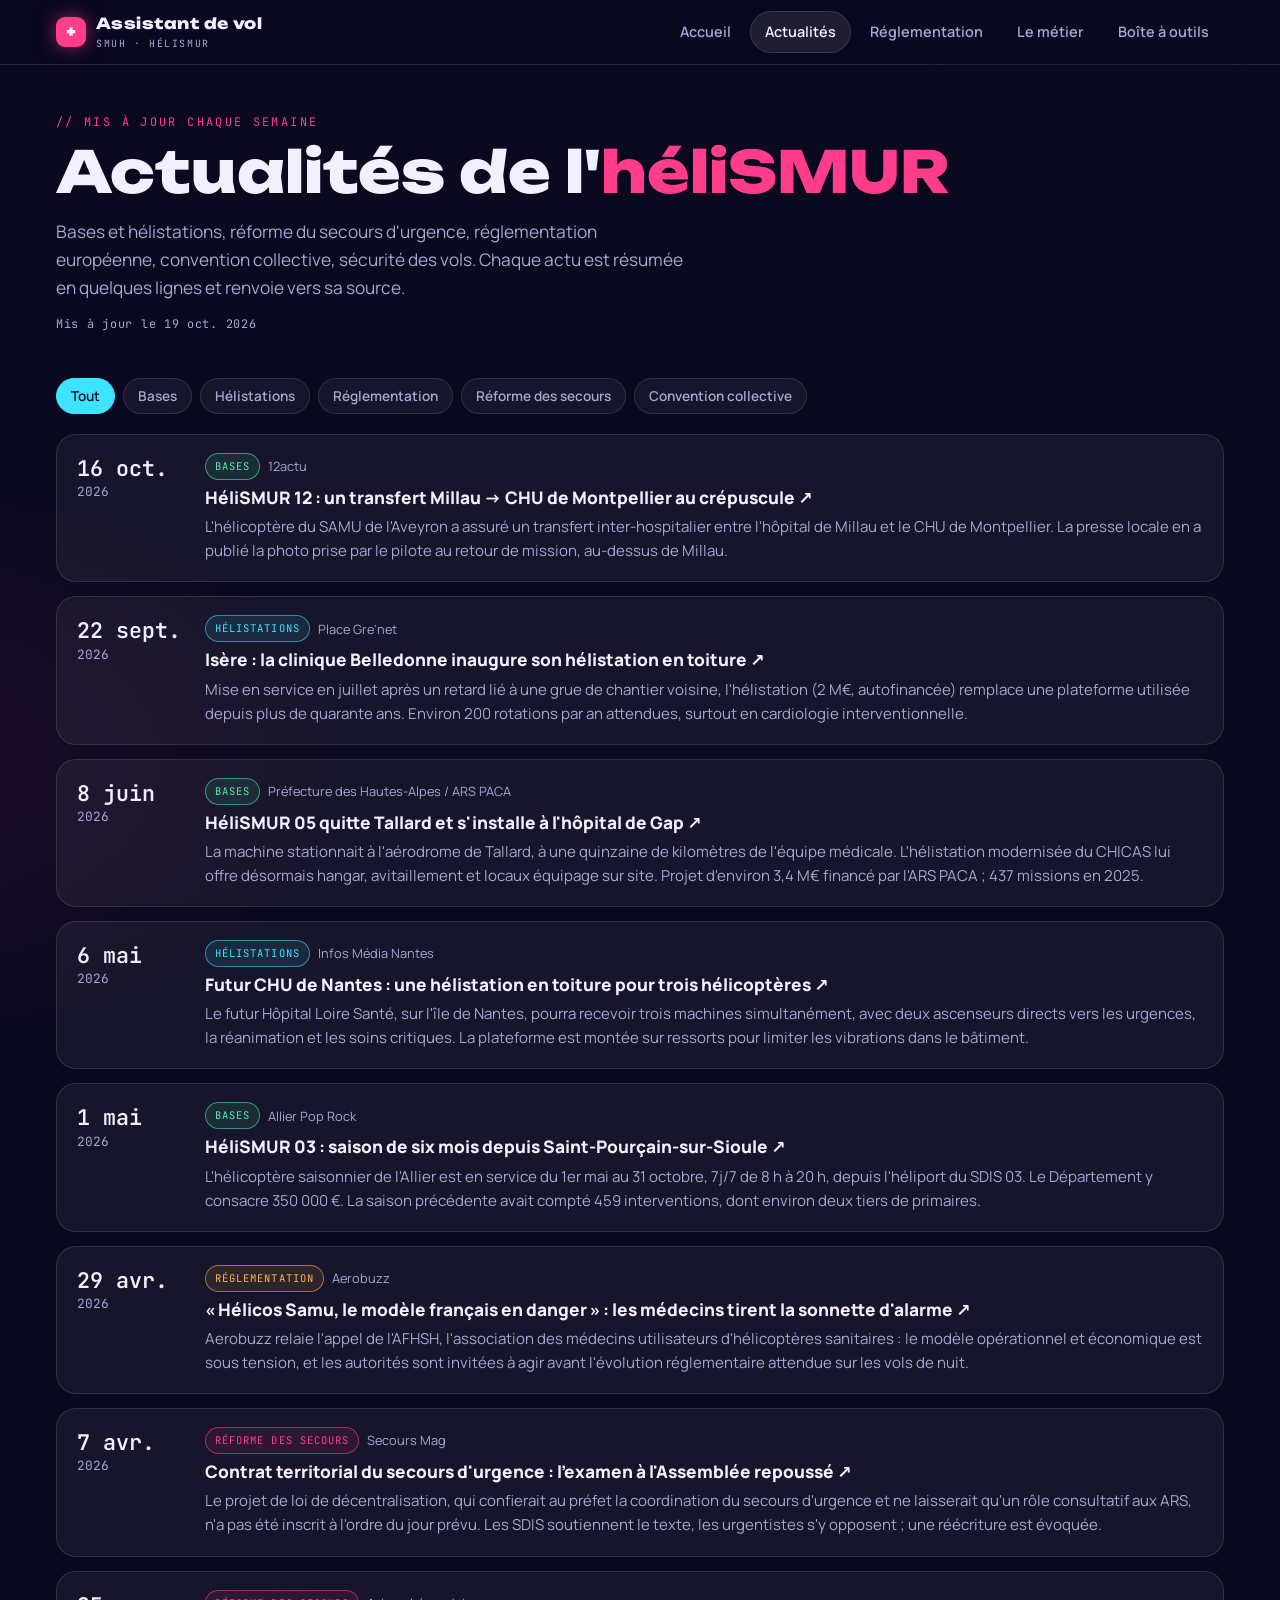
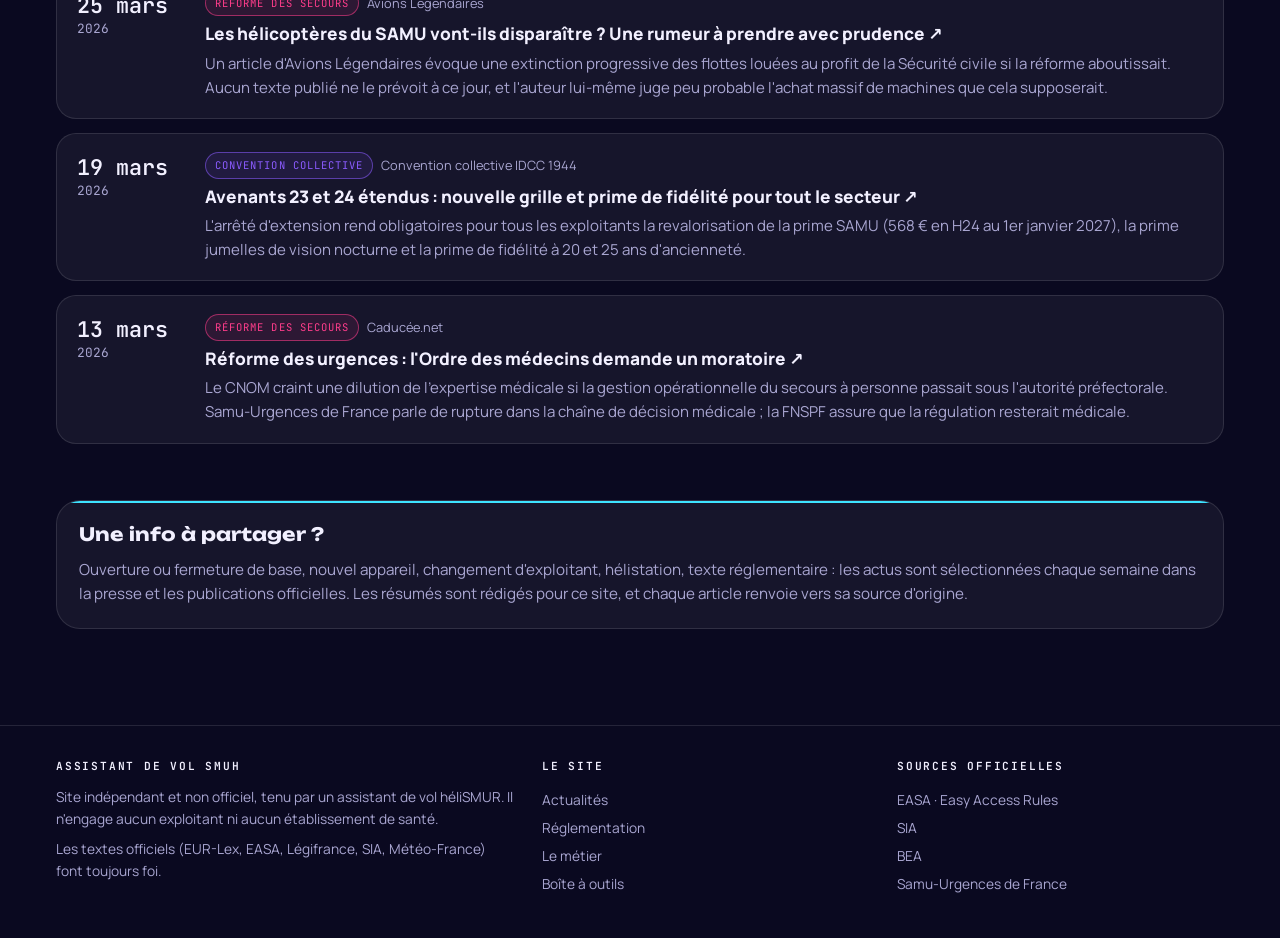
==== actualites/index.html @ e5cbd539 "Transforme la boîte à outils en site public : actualités, réglementation, métier, outils Co-Authored" ====
<!doctype html>
<html lang="fr">
<head>
<meta charset="utf-8">
<meta name="viewport" content="width=device-width,initial-scale=1,viewport-fit=cover">
<title>Actualités de l'héliSMUR · Assistant de vol SMUH</title>
<meta name="description" content="Les actualités des hélicoptères du SAMU en France : bases, hélistations, réforme des secours, réglementation, convention collective. Mises à jour chaque semaine.">
<meta name="theme-color" content="#0a0920">
<link rel="icon" href="data:image/svg+xml,%3Csvg xmlns='http://www.w3.org/2000/svg' viewBox='0 0 32 32'%3E%3Crect width='32' height='32' rx='8' fill='%23ff3d8b'/%3E%3Cpath d='M13 7h6v6h6v6h-6v6h-6v-6H7v-6h6z' fill='%23fff'/%3E%3C/svg%3E">
<link rel="preconnect" href="https://fonts.googleapis.com">
<link rel="stylesheet" href="https://fonts.googleapis.com/css2?family=Unbounded:wght@500;700;800&family=Manrope:wght@400;500;600;700;800&family=JetBrains+Mono:wght@400;600&display=swap">
<link rel="stylesheet" href="../assets/style.css">
</head>
<body>
<header class="site-head">
  <div class="wrap">
    <a class="logo" href="../"><i>✚</i><span>Assistant de vol<small>SMUH · héliSMUR</small></span></a>
    <button class="burger" type="button" aria-expanded="false" aria-controls="nav">Menu</button>
    <nav class="nav" id="nav">
      <a href="../">Accueil</a>
      <a href="../actualites/" aria-current="page">Actualités</a>
      <a href="../reglementation/">Réglementation</a>
      <a href="../metier/">Le métier</a>
      <a href="../outils/">Boîte à outils</a>
    </nav>
  </div>
</header>

<main class="wrap">
  <section class="page-head">
    <div class="eyebrow" style="--c:var(--pink)">// Mis à jour chaque semaine</div>
    <h1>Actualités de l'<em>héliSMUR</em></h1>
    <p class="lead">Bases et hélistations, réforme du secours d'urgence, réglementation européenne, convention collective, sécurité des vols. Chaque actu est résumée en quelques lignes et renvoie vers sa source.</p>
    <p class="updated" style="margin-top:14px" data-news-updated></p>
  </section>

  <section class="block" style="padding-top:24px">
    <div class="filters" data-news-filters role="group" aria-label="Filtrer par catégorie"></div>
    <div class="news" data-news data-src="../data/news.json"><p class="muted">Chargement des actualités…</p></div>
    <noscript><p class="muted">Activez JavaScript pour afficher les actualités.</p></noscript>
  </section>

  <section class="block" style="padding-top:0">
    <div class="card" style="--c:var(--cyan)">
      <h3>Une info à partager ?</h3>
      <p>Ouverture ou fermeture de base, nouvel appareil, changement d'exploitant, hélistation, texte réglementaire : les actus sont sélectionnées chaque semaine dans la presse et les publications officielles. Les résumés sont rédigés pour ce site, et chaque article renvoie vers sa source d'origine.</p>
    </div>
  </section>
</main>

<footer class="site-foot">
  <div class="wrap">
    <div>
      <b>Assistant de vol SMUH</b>
      <p>Site indépendant et non officiel, tenu par un assistant de vol héliSMUR. Il n'engage aucun exploitant ni aucun établissement de santé.</p>
      <p>Les textes officiels (EUR-Lex, EASA, Légifrance, SIA, Météo-France) font toujours foi.</p>
    </div>
    <div>
      <b>Le site</b>
      <a href="../actualites/">Actualités</a>
      <a href="../reglementation/">Réglementation</a>
      <a href="../metier/">Le métier</a>
      <a href="../outils/">Boîte à outils</a>
    </div>
    <div>
      <b>Sources officielles</b>
      <a href="https://www.easa.europa.eu/en/document-library/general-publications/easy-access-rules-air-operations" target="_blank" rel="noopener">EASA · Easy Access Rules</a>
      <a href="https://www.sia.aviation-civile.gouv.fr/" target="_blank" rel="noopener">SIA</a>
      <a href="https://bea.aero/" target="_blank" rel="noopener">BEA</a>
      <a href="https://www.samu-urgences-de-france.fr/" target="_blank" rel="noopener">Samu-Urgences de France</a>
    </div>
  </div>
</footer>
<script src="../assets/site.js"></script>
</body>
</html>
---- assets/style.css ----
/* Assistant de vol SMUH — feuille de style commune
   Thème sombre assumé, accents néon (rose / cyan / violet), typo Unbounded + Manrope + JetBrains Mono. */
:root{
  color-scheme:dark;
  --bg:#0a0920; --bg2:#141238; --glass:rgba(255,255,255,.05); --glass-2:rgba(255,255,255,.085);
  --stroke:rgba(255,255,255,.11); --ink:#f2f0ff; --muted:#a9a6d1;
  --pink:#ff3d8b; --cyan:#3ee3ff; --violet:#8b5cff; --amber:#ffb547; --green:#4ff0a6;
  --f-display:"Unbounded","Arial Black",system-ui,sans-serif;
  --f-body:"Manrope",system-ui,-apple-system,"Segoe UI",sans-serif;
  --f-mono:"JetBrains Mono",ui-monospace,Menlo,Consolas,monospace;
}
*{box-sizing:border-box}
html{background:var(--bg);scroll-behavior:smooth;scroll-padding-top:84px}
body{margin:0;background:var(--bg);color:var(--ink);font-family:var(--f-body);font-size:16px;line-height:1.6;overflow-x:hidden;
  background-image:radial-gradient(900px 520px at 85% -10%,rgba(139,92,255,.22),transparent 65%),radial-gradient(700px 420px at -10% 30%,rgba(255,61,139,.08),transparent 70%);background-repeat:no-repeat}
a{color:inherit}
img{max-width:100%;display:block}
:focus-visible{outline:2px solid var(--cyan);outline-offset:2px}
.wrap{max-width:1200px;margin:0 auto;padding-left:max(16px,env(safe-area-inset-left,0px));padding-right:max(16px,env(safe-area-inset-right,0px))}

/* ---------- En-tête ---------- */
.site-head{position:sticky;top:0;z-index:50;background:rgba(10,9,32,.82);backdrop-filter:blur(14px);-webkit-backdrop-filter:blur(14px);border-bottom:1px solid var(--stroke)}
.site-head .wrap{display:flex;align-items:center;justify-content:space-between;gap:12px;min-height:64px}
.logo{display:flex;align-items:center;gap:10px;text-decoration:none;font-family:var(--f-display);font-weight:800;letter-spacing:.03em;font-size:.95rem;white-space:nowrap}
.logo i{width:30px;height:30px;border-radius:9px;background:var(--pink);display:grid;place-items:center;font-style:normal;font-size:.95rem;box-shadow:0 0 18px rgba(255,61,139,.55)}
.logo small{display:block;font-family:var(--f-mono);font-weight:400;font-size:.62rem;letter-spacing:.16em;color:var(--muted);text-transform:uppercase}
.nav{display:flex;gap:4px;flex-wrap:wrap}
.nav a{color:var(--muted);text-decoration:none;font-weight:600;font-size:.9rem;padding:8px 14px;border-radius:99px;border:1px solid transparent}
.nav a:hover{color:var(--ink);background:var(--glass)}
.nav a[aria-current="page"]{color:var(--ink);border-color:var(--stroke);background:var(--glass-2)}
.burger{display:none;background:var(--glass);border:1px solid var(--stroke);color:var(--ink);border-radius:10px;padding:8px 12px;font:700 .85rem var(--f-body);cursor:pointer}
@media (max-width:760px){
  .burger{display:block}
  .nav{display:none;position:absolute;left:0;right:0;top:64px;flex-direction:column;padding:10px 16px 16px;background:rgba(10,9,32,.97);border-bottom:1px solid var(--stroke)}
  .nav.open{display:flex}
  .nav a{padding:12px 14px}
}

/* ---------- Typo ---------- */
.eyebrow,.k{font-family:var(--f-mono);font-size:.74rem;letter-spacing:.2em;text-transform:uppercase;color:var(--c,var(--cyan))}
h1{font-family:var(--f-display);font-weight:800;font-size:clamp(2rem,5.4vw,3.6rem);line-height:1.05;margin:10px 0 16px;text-wrap:balance}
h1 em,h2 em{font-style:normal;color:var(--pink)}
h2{font-family:var(--f-display);font-weight:700;font-size:clamp(1.45rem,3.4vw,2.1rem);line-height:1.12;margin:0;text-wrap:balance}
h3{font-family:var(--f-display);font-weight:700;font-size:1.15rem;line-height:1.25;margin:0}
.lead{color:var(--muted);font-size:1.08rem;max-width:58ch;margin:0}
.muted{color:var(--muted)}
.sh{display:grid;gap:8px;margin-bottom:24px}
.sh p{margin:0;color:var(--muted);max-width:62ch}
section.block{padding-block:56px}
.page-head{padding-block:48px 8px}

/* ---------- Boutons ---------- */
.btn{display:inline-flex;align-items:center;gap:10px;text-decoration:none;font-weight:700;font-size:.95rem;padding:12px 18px;border-radius:99px;border:1px solid var(--stroke);background:var(--glass);cursor:pointer;color:var(--ink);font-family:var(--f-body)}
.btn:hover{border-color:var(--ink)}
.btn.hot{background:var(--pink);border-color:var(--pink);box-shadow:0 8px 26px -8px rgba(255,61,139,.7)}
.btns{display:flex;gap:10px;flex-wrap:wrap}

/* ---------- Hero accueil ---------- */
.hero{display:grid;grid-template-columns:1.2fr .8fr;gap:40px;align-items:center;padding-block:48px 24px}
@media (max-width:860px){.hero{grid-template-columns:1fr;gap:28px}}
.hero-art{position:relative;border-radius:28px;overflow:hidden;border:1px solid var(--stroke);aspect-ratio:4/5;max-height:560px;justify-self:end;width:100%}
.hero-art img{width:100%;height:100%;object-fit:cover;object-position:center 30%}
.hero-art::after{content:"";position:absolute;inset:0;background:linear-gradient(180deg,transparent 55%,rgba(10,9,32,.85))}
.hero-art figcaption{position:absolute;left:18px;right:18px;bottom:16px;z-index:1;font-family:var(--f-mono);font-size:.72rem;letter-spacing:.14em;text-transform:uppercase;color:var(--ink)}
@media (max-width:860px){.hero-art{aspect-ratio:16/11;justify-self:stretch}}
.stats{display:grid;grid-template-columns:repeat(4,1fr);gap:12px;margin-top:30px}
@media (max-width:620px){.stats{grid-template-columns:1fr 1fr}}
.stat{padding:14px 16px;border-radius:18px;background:var(--glass);border:1px solid var(--stroke)}
.stat b{display:block;font-family:var(--f-display);font-size:1.6rem;line-height:1.1;color:var(--c,var(--ink))}
.stat span{font-size:.82rem;color:var(--muted);line-height:1.35;display:block;margin-top:4px}

/* ---------- Cartes ---------- */
.grid3{display:grid;grid-template-columns:repeat(3,1fr);gap:16px}
@media (max-width:960px){.grid3{grid-template-columns:1fr}}
.grid2{display:grid;grid-template-columns:repeat(2,1fr);gap:16px}
@media (max-width:760px){.grid2{grid-template-columns:1fr}}
.card{position:relative;border-radius:24px;padding:22px;background:var(--glass);border:1px solid var(--stroke);display:grid;gap:12px;align-content:start;min-width:0;overflow:hidden}
.card::before{content:"";position:absolute;inset:-1px -1px auto -1px;height:3px;background:var(--c,var(--violet))}
a.card{text-decoration:none;transition:border-color .15s,background .15s}
a.card:hover{border-color:var(--c,var(--violet));background:var(--glass-2)}
.card p{margin:0;color:var(--muted);font-size:.95rem}
.card .more{font-weight:700;font-size:.9rem;color:var(--c,var(--ink))}
.ill{width:52px;height:52px;border-radius:15px;display:grid;place-items:center;background:color-mix(in srgb,var(--c,var(--violet)) 16%,transparent)}
.ill svg{width:34px;height:34px}

/* ---------- Actualités ---------- */
.news{display:grid;gap:14px}
.news-item{display:grid;grid-template-columns:110px 1fr;gap:18px;padding:18px 20px;border-radius:20px;background:var(--glass);border:1px solid var(--stroke);min-width:0}
.news-item:hover{border-color:rgba(255,255,255,.22)}
@media (max-width:620px){.news-item{grid-template-columns:1fr;gap:8px}}
.news-date{font-family:var(--f-mono);font-size:.8rem;color:var(--muted);line-height:1.4}
.news-date b{display:block;font-size:1.35rem;color:var(--ink);font-weight:600}
@media (max-width:620px){.news-date b{display:inline;font-size:.9rem;margin-right:6px}}
.news-body{display:grid;gap:6px;min-width:0}
.news-body h3{font-family:var(--f-body);font-weight:800;font-size:1.08rem;line-height:1.35}
.news-body h3 a{text-decoration:none}
.news-body h3 a:hover{color:var(--cyan)}
.news-body p{margin:0;color:var(--muted);font-size:.94rem}
.news-meta{display:flex;flex-wrap:wrap;gap:8px;align-items:center;font-size:.8rem;color:var(--muted)}
.tag{font-family:var(--f-mono);font-size:.66rem;letter-spacing:.1em;text-transform:uppercase;padding:4px 9px;border-radius:99px;border:1px solid color-mix(in srgb,var(--tc,var(--violet)) 55%,transparent);color:var(--tc,var(--violet));background:color-mix(in srgb,var(--tc,var(--violet)) 10%,transparent)}
.filters{display:flex;flex-wrap:wrap;gap:8px;margin-bottom:20px}
.filters button{font:600 .85rem var(--f-body);color:var(--muted);background:var(--glass);border:1px solid var(--stroke);border-radius:99px;padding:8px 14px;cursor:pointer}
.filters button[aria-pressed="true"]{color:#0a0920;background:var(--cyan);border-color:var(--cyan)}
.updated{font-family:var(--f-mono);font-size:.74rem;color:var(--muted);letter-spacing:.06em}

/* ---------- Article long (métier) ---------- */
.article-layout{display:grid;grid-template-columns:240px minmax(0,1fr);gap:48px;align-items:start;padding-bottom:64px}
@media (max-width:960px){.article-layout{grid-template-columns:1fr;gap:24px}}
.toc{position:sticky;top:84px;display:grid;gap:2px;font-size:.88rem;max-height:calc(100vh - 100px);overflow:auto;padding-right:6px}
.toc b{font-family:var(--f-mono);font-size:.68rem;letter-spacing:.16em;text-transform:uppercase;color:var(--muted);font-weight:400;margin-bottom:8px}
.toc a{text-decoration:none;color:var(--muted);padding:6px 10px;border-left:2px solid var(--stroke)}
.toc a:hover,.toc a.on{color:var(--ink);border-left-color:var(--pink)}
@media (max-width:960px){.toc{position:static;max-height:none;grid-template-columns:1fr 1fr;padding:16px;border-radius:18px;background:var(--glass);border:1px solid var(--stroke)}.toc b{grid-column:1/-1}}
@media (max-width:520px){.toc{grid-template-columns:1fr}}
.prose{max-width:72ch;font-size:1.04rem}
.prose h2{margin:56px 0 14px;font-size:clamp(1.3rem,3vw,1.75rem)}
.prose h2:first-child{margin-top:0}
.prose h3{margin:34px 0 10px;font-size:1.05rem;color:var(--cyan)}
.prose p{margin:0 0 16px}
.prose ul,.prose ol{margin:0 0 18px;padding-left:22px;display:grid;gap:6px}
.prose strong{color:#fff}
.prose blockquote{margin:22px 0;padding:16px 20px;border-left:3px solid var(--pink);background:var(--glass);border-radius:0 16px 16px 0;font-size:1.05rem}
.prose .standfirst{font-size:1.2rem;line-height:1.5;color:var(--ink);font-weight:600}
.byline{display:flex;align-items:center;gap:12px;font-size:.9rem;color:var(--muted);margin:18px 0 0}
.byline i{width:40px;height:40px;border-radius:50%;background:linear-gradient(135deg,var(--pink),var(--violet));display:grid;place-items:center;font-style:normal;font-weight:800;color:#fff}
.keybox{margin:24px 0;padding:20px 22px;border-radius:20px;background:color-mix(in srgb,var(--c,var(--cyan)) 9%,transparent);border:1px solid color-mix(in srgb,var(--c,var(--cyan)) 35%,transparent)}
.keybox h4{margin:0 0 10px;font-family:var(--f-mono);font-size:.72rem;letter-spacing:.16em;text-transform:uppercase;color:var(--c,var(--cyan))}
.keybox ol,.keybox ul{margin:0}
.pay{width:100%;border-collapse:collapse;margin:8px 0 20px;font-size:.95rem}
.pay th,.pay td{padding:10px 12px;border-bottom:1px solid var(--stroke);text-align:left}
.pay th{font-family:var(--f-mono);font-size:.7rem;letter-spacing:.12em;text-transform:uppercase;color:var(--muted);font-weight:400}
.pay td.n{font-family:var(--f-mono);text-align:right;font-variant-numeric:tabular-nums}
.pay tr.tot td{font-weight:800;color:#fff;border-bottom:none}
.table-scroll{overflow-x:auto}

/* ---------- Fiches réglementation ---------- */
.fiches{display:grid;gap:16px}
.fiche{border-radius:22px;background:var(--glass);border:1px solid var(--stroke);overflow:hidden}
.fiche summary{list-style:none;cursor:pointer;display:grid;grid-template-columns:auto 1fr auto;gap:16px;align-items:center;padding:20px 22px}
.fiche summary::-webkit-details-marker{display:none}
.fiche summary .ref{font-family:var(--f-mono);font-size:.7rem;letter-spacing:.08em;color:var(--c,var(--cyan));padding:5px 10px;border-radius:10px;background:color-mix(in srgb,var(--c,var(--cyan)) 12%,transparent);white-space:nowrap}
.fiche summary h3{font-family:var(--f-body);font-weight:800;font-size:1.1rem}
.fiche summary small{display:block;color:var(--muted);font-weight:500;font-size:.88rem;margin-top:2px}
.fiche summary .chev{width:30px;height:30px;border-radius:50%;border:1px solid var(--stroke);display:grid;place-items:center;transition:transform .2s;color:var(--muted)}
.fiche[open] summary .chev{transform:rotate(180deg)}
@media (max-width:620px){.fiche summary{grid-template-columns:1fr auto}.fiche summary .ref{grid-column:1/-1;justify-self:start}}
.fiche .inner{padding:0 22px 22px;border-top:1px solid var(--stroke)}
.fiche .inner.prose{max-width:none}
.fiche .inner > :first-child{margin-top:18px}
.src{display:flex;flex-wrap:wrap;gap:8px;margin-top:6px}
.src a{font-size:.8rem;text-decoration:none;padding:6px 11px;border-radius:99px;border:1px solid var(--stroke);background:rgba(0,0,0,.2);color:var(--muted)}
.src a:hover{color:var(--ink);border-color:var(--cyan)}
.timeline{display:grid;gap:0;margin:8px 0 0;padding:0;list-style:none}
.timeline li{display:grid;grid-template-columns:90px 1fr;gap:18px;padding:12px 0;border-bottom:1px dashed var(--stroke)}
.timeline li b{font-family:var(--f-mono);color:var(--amber);font-weight:600}
.legend3{display:grid;grid-template-columns:repeat(3,1fr);gap:12px;margin:10px 0 18px}
@media (max-width:700px){.legend3{grid-template-columns:1fr}}
.legend3 div{padding:14px;border-radius:16px;background:rgba(0,0,0,.22);border:1px solid var(--stroke)}
.legend3 b{display:block;font-family:var(--f-display);font-size:1rem;margin-bottom:4px}
.legend3 span{font-size:.88rem;color:var(--muted)}

/* ---------- Pied ---------- */
.site-foot{border-top:1px solid var(--stroke);padding-block:32px 40px;margin-top:40px;color:var(--muted);font-size:.86rem}
.site-foot .wrap{display:grid;grid-template-columns:1.4fr 1fr 1fr;gap:28px}
@media (max-width:760px){.site-foot .wrap{grid-template-columns:1fr}}
.site-foot b{display:block;color:var(--ink);font-family:var(--f-mono);font-size:.7rem;letter-spacing:.16em;text-transform:uppercase;margin-bottom:10px;font-weight:600}
.site-foot a{display:block;text-decoration:none;padding:3px 0}
.site-foot a:hover{color:var(--ink)}
.site-foot p{margin:0 0 8px}

@media (prefers-reduced-motion:reduce){html{scroll-behavior:auto}*{transition:none!important;animation:none!important}}
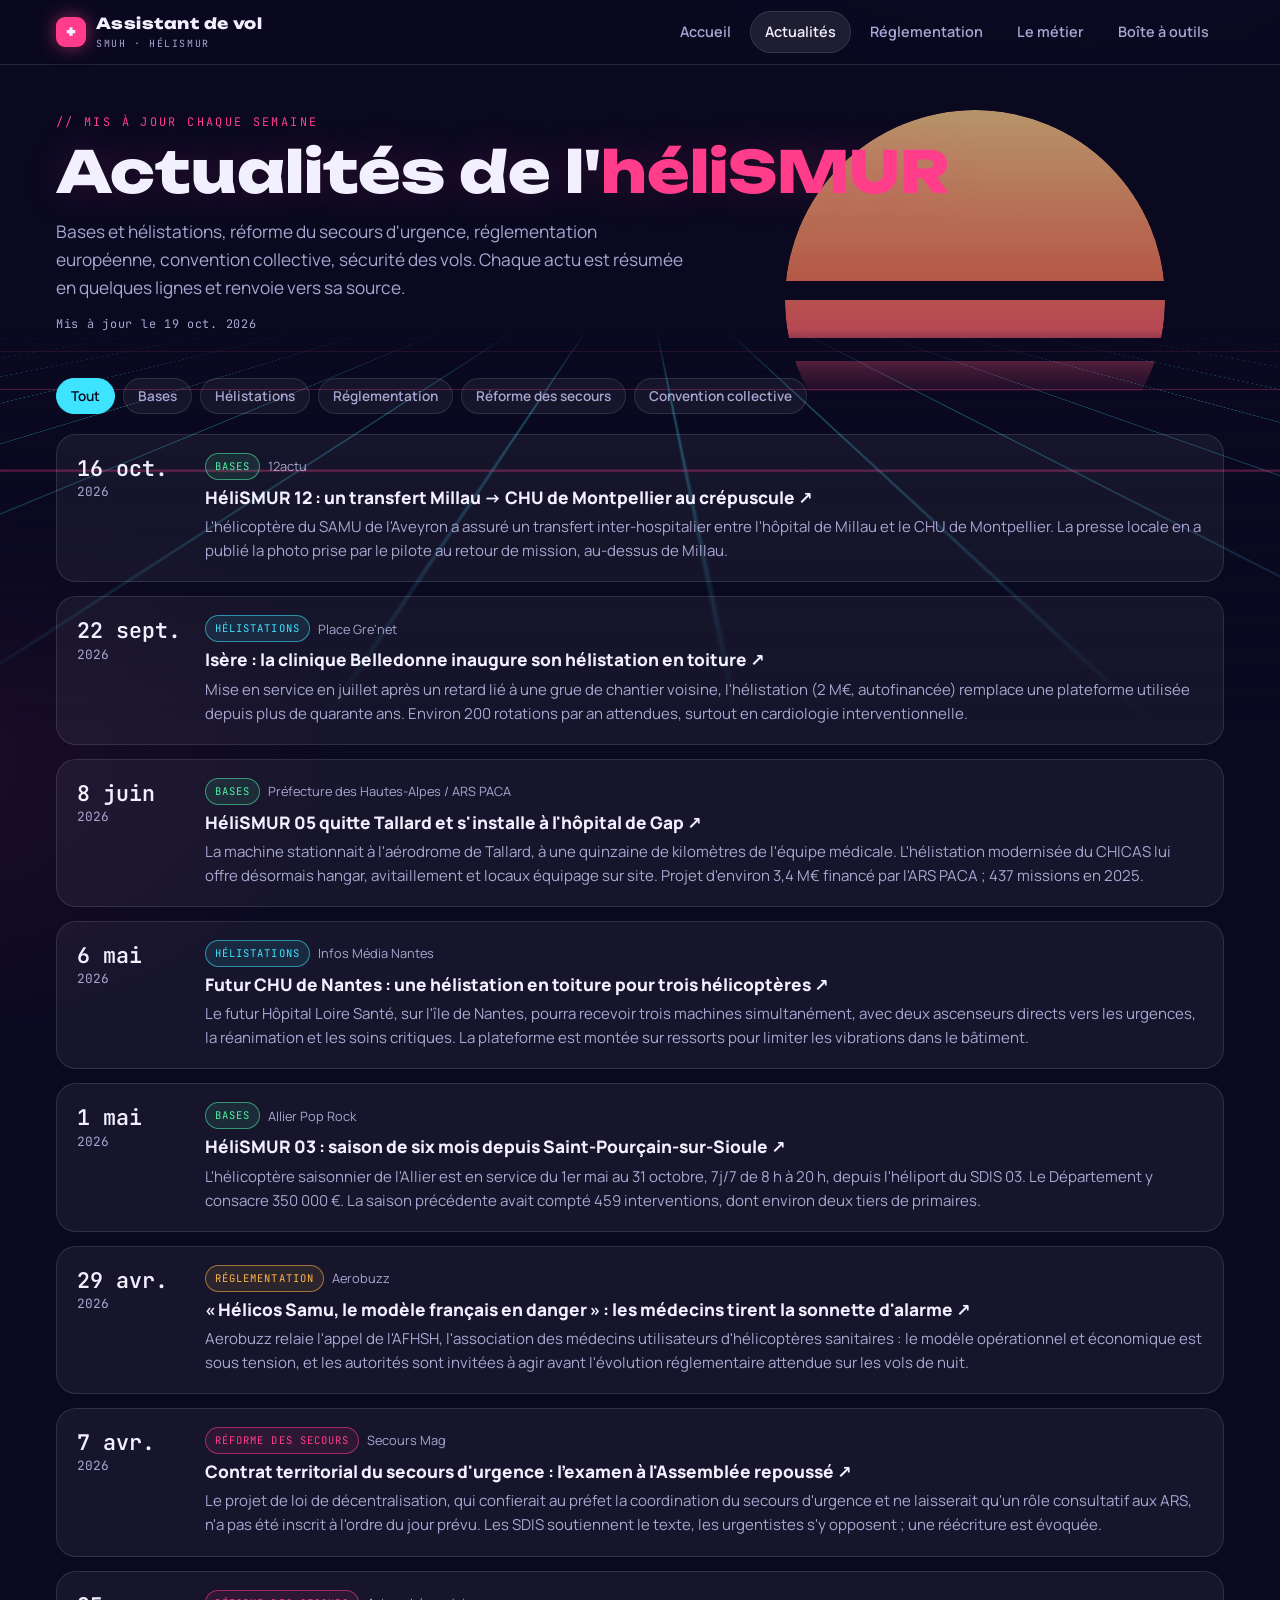
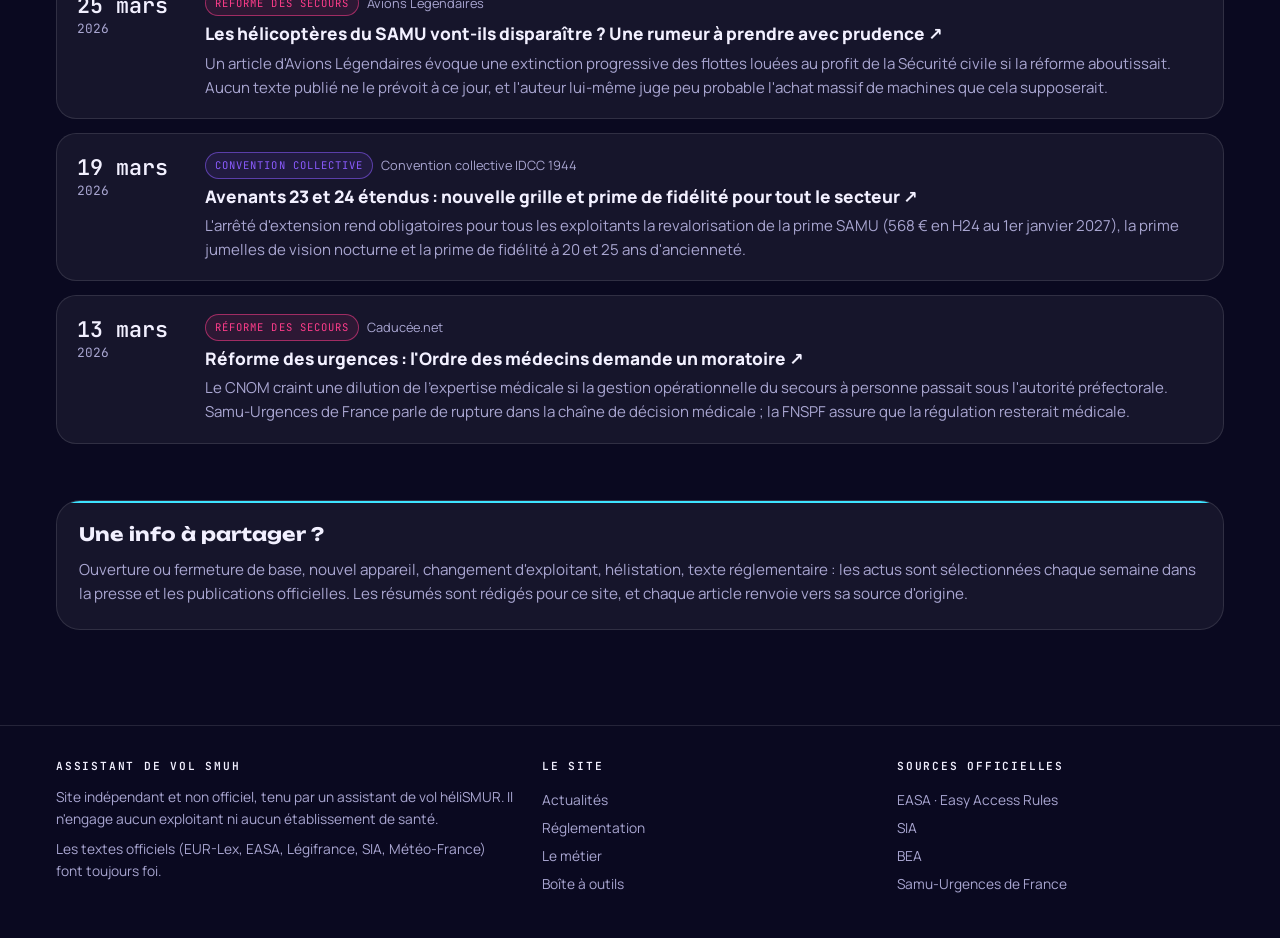
==== commit a23ff18a: "Accueil en 3D (héliSMUR en vol de nuit), animations au scroll et fond néon sur tout le site Co-Autho" ====
--- a/actualites/index.html
+++ b/actualites/index.html
@@ -10,6 +10,7 @@
 <link rel="preconnect" href="https://fonts.googleapis.com">
 <link rel="stylesheet" href="https://fonts.googleapis.com/css2?family=Unbounded:wght@500;700;800&family=Manrope:wght@400;500;600;700;800&family=JetBrains+Mono:wght@400;600&display=swap">
 <link rel="stylesheet" href="../assets/style.css">
+<script>document.documentElement.classList.add('js')</script>
 </head>
 <body>
 <header class="site-head">
--- a/assets/style.css
+++ b/assets/style.css
@@ -169,3 +169,154 @@
 .site-foot p{margin:0 0 8px}
 
 @media (prefers-reduced-motion:reduce){html{scroll-behavior:auto}*{transition:none!important;animation:none!important}}
+
+/* =====================================================================
+   FX : 3D, animations, interactions
+   ===================================================================== */
+
+/* ---------- En-tête au-dessus de la scène 3D (accueil) ---------- */
+body.home .site-head{position:fixed;left:0;right:0;background:transparent;border-bottom-color:transparent;backdrop-filter:none;-webkit-backdrop-filter:none;transition:background .35s,border-color .35s,backdrop-filter .35s}
+body.home .site-head.scrolled{background:rgba(10,9,32,.82);border-bottom-color:var(--stroke);backdrop-filter:blur(14px);-webkit-backdrop-filter:blur(14px)}
+
+/* ---------- Hero 3D ---------- */
+.hero3d{position:relative;min-height:100svh;display:grid;align-items:center;overflow:hidden;isolation:isolate;background:#0a0920}
+.hero3d canvas{position:absolute;inset:0;width:100%;height:100%;display:block;z-index:-2;opacity:0;transition:opacity 1.6s ease}
+.hero3d.is-ready canvas{opacity:1}
+.hero3d::after{content:"";position:absolute;inset:0;z-index:-1;pointer-events:none;
+  background:linear-gradient(90deg,rgba(10,9,32,.92) 0%,rgba(10,9,32,.7) 34%,transparent 60%),linear-gradient(0deg,#0a0920 0%,transparent 22%)}
+@media (max-width:760px){.hero3d::after{background:linear-gradient(0deg,#0a0920 4%,rgba(10,9,32,.75) 42%,rgba(10,9,32,.1) 70%,rgba(10,9,32,.35) 100%)}}
+.hero-fallback{position:absolute;inset:0;z-index:-3;background:url(hero.jpg) right center/cover no-repeat;opacity:0}
+.no-webgl .hero-fallback{opacity:.55}
+.hero3d-inner{position:relative;width:100%;padding-block:120px 110px}
+@media (max-width:760px){.hero3d-inner{align-self:end;padding-block:46svh 96px}}
+.hero3d h1{font-size:clamp(2.5rem,7.4vw,6rem);line-height:.98;letter-spacing:-.01em;margin:16px 0 22px;max-width:11ch}
+.hero3d .lead{font-size:clamp(1rem,1.6vw,1.15rem);color:#cfcbef;max-width:46ch}
+.line{display:block;overflow:hidden;padding-bottom:.06em}
+.line > span{display:inline-block;transform:translateY(110%) rotate(4deg);opacity:0;transition:transform 1.1s cubic-bezier(.16,1,.3,1),opacity 1.1s}
+.is-ready .line > span,.no-webgl .line > span{transform:none;opacity:1}
+.line:nth-child(2) > span{transition-delay:.12s}.line:nth-child(3) > span{transition-delay:.24s}
+.hero3d .fade-up{opacity:0;transform:translateY(18px);transition:opacity .9s .45s,transform .9s .45s cubic-bezier(.16,1,.3,1)}
+.is-ready .fade-up,.no-webgl .fade-up{opacity:1;transform:none}
+.hero3d .fade-up.d2{transition-delay:.6s}
+.glow-text{background:linear-gradient(92deg,#ff3d8b,#ff8ac0 40%,#3ee3ff 100%);-webkit-background-clip:text;background-clip:text;color:transparent;filter:drop-shadow(0 0 24px rgba(255,61,139,.35))}
+
+/* HUD cockpit */
+.hud{position:absolute;inset:84px 22px 22px;z-index:0;pointer-events:none;font-family:var(--f-mono);color:rgba(62,227,255,.85);font-size:.7rem;letter-spacing:.14em}
+.hud i{position:absolute;width:28px;height:28px;border:1.5px solid rgba(62,227,255,.55)}
+.hud i:nth-child(1){top:0;left:0;border-right:0;border-bottom:0}.hud i:nth-child(2){top:0;right:0;border-left:0;border-bottom:0}
+.hud i:nth-child(3){bottom:0;left:0;border-right:0;border-top:0}.hud i:nth-child(4){bottom:0;right:0;border-left:0;border-top:0}
+.hud .readout{position:absolute;right:20px;top:50%;transform:translateY(-50%);display:grid;gap:14px;text-align:right}
+.hud .readout div{display:grid;gap:2px}
+.hud .readout span{opacity:.6;font-size:.62rem}
+.hud .readout b{font-size:1.15rem;font-weight:600;color:#e9fbff;text-shadow:0 0 12px rgba(62,227,255,.7);font-variant-numeric:tabular-nums}
+.hud .topline{position:absolute;top:6px;left:44px;right:44px;display:flex;justify-content:space-between;gap:12px}
+.hud .rec{color:var(--pink)}.hud .rec::before{content:"●";margin-right:6px;animation:blinkrec 1.4s steps(2) infinite}
+@keyframes blinkrec{50%{opacity:.15}}
+@media (max-width:760px){.hud{inset:76px 12px 12px}.hud .readout{display:none}.hud .topline span:nth-child(2){display:none}}
+.scroll-cue{position:absolute;left:50%;bottom:26px;transform:translateX(-50%);display:grid;justify-items:center;gap:8px;text-decoration:none;font-family:var(--f-mono);font-size:.66rem;letter-spacing:.24em;text-transform:uppercase;color:var(--muted)}
+.scroll-cue::after{content:"";width:1px;height:42px;background:linear-gradient(var(--cyan),transparent);animation:cue 1.8s ease-in-out infinite;transform-origin:top}
+@keyframes cue{0%{transform:scaleY(0)}50%{transform:scaleY(1)}100%{transform:scaleY(1);opacity:0}}
+
+/* ---------- Bandeau défilant ---------- */
+.marquee{position:relative;overflow:hidden;border-block:1px solid var(--stroke);background:linear-gradient(90deg,rgba(255,61,139,.08),rgba(139,92,255,.08),rgba(62,227,255,.08));padding-block:16px;transform:rotate(-1.2deg) scale(1.02);margin-block:10px 0}
+.marquee-track{display:flex;width:max-content;animation:marq 38s linear infinite}
+.marquee span{font-family:var(--f-display);font-weight:700;font-size:clamp(1.1rem,2.4vw,1.7rem);white-space:nowrap;padding-inline:22px;display:flex;align-items:center;gap:44px}
+.marquee span::after{content:"✚";color:var(--pink);font-size:.8em}
+.marquee span:nth-child(3n+2){color:transparent;-webkit-text-stroke:1px rgba(242,240,255,.7)}
+@keyframes marq{to{transform:translateX(-50%)}}
+
+/* ---------- Compteurs ---------- */
+.bigstats{display:grid;grid-template-columns:repeat(4,1fr);gap:0;border:1px solid var(--stroke);border-radius:28px;overflow:hidden;background:var(--glass)}
+@media (max-width:860px){.bigstats{grid-template-columns:1fr 1fr}}
+.bigstat{padding:28px 24px;border-right:1px solid var(--stroke);position:relative}
+.bigstat:last-child{border-right:0}
+@media (max-width:860px){.bigstat:nth-child(2){border-right:0}.bigstat:nth-child(-n+2){border-bottom:1px solid var(--stroke)}}
+.bigstat b{display:block;font-family:var(--f-display);font-weight:800;font-size:clamp(2.4rem,5.5vw,4.2rem);line-height:1;color:var(--c);text-shadow:0 0 36px color-mix(in srgb,var(--c) 45%,transparent);font-variant-numeric:tabular-nums}
+.bigstat span{display:block;margin-top:10px;color:var(--muted);font-size:.92rem;line-height:1.4}
+
+/* ---------- Frise horizontale épinglée ---------- */
+.frise{position:relative;overflow:hidden;padding-block:80px 60px}
+.frise-head{margin-bottom:40px}
+.frise-track{display:flex;gap:28px;width:max-content;padding-inline:max(16px,calc((100vw - 1200px)/2 + 16px));will-change:transform}
+.frise-rail{position:relative}
+.frise-track{padding-bottom:34px}
+.frise-line{position:absolute;left:0;right:0;height:2px;background:var(--stroke);bottom:6px}
+.frise-line i{display:block;height:100%;width:var(--p,0%);background:linear-gradient(90deg,var(--cyan),var(--violet),var(--pink));box-shadow:0 0 18px var(--pink)}
+.step{width:min(78vw,380px);flex:none;padding:26px;border-radius:26px;background:linear-gradient(160deg,rgba(255,255,255,.08),rgba(255,255,255,.02));border:1px solid var(--stroke);display:grid;gap:12px;align-content:start;position:relative}
+.step .yr{font-family:var(--f-display);font-weight:800;font-size:clamp(3rem,7vw,5rem);line-height:.9;color:transparent;-webkit-text-stroke:1.5px var(--c,var(--cyan));text-shadow:0 0 30px color-mix(in srgb,var(--c,var(--cyan)) 30%,transparent)}
+.step h3{font-size:1.15rem}
+.step p{margin:0;color:var(--muted);font-size:.95rem}
+.step::after{content:"";position:absolute;left:26px;bottom:-34px;width:14px;height:14px;border-radius:50%;background:var(--c,var(--cyan));box-shadow:0 0 0 6px rgba(10,9,32,1),0 0 22px var(--c,var(--cyan))}
+@media (max-width:760px){
+  .frise-track{overflow-x:auto;width:auto;scroll-snap-type:x mandatory;scrollbar-width:none}
+  .frise-track::-webkit-scrollbar{display:none}
+  .step{scroll-snap-align:center}
+  .frise-track{padding-bottom:34px}
+}
+
+/* ---------- Cartes : tilt 3D + projecteur ---------- */
+.tilt{transform-style:preserve-3d;transition:transform .5s cubic-bezier(.16,1,.3,1),border-color .2s,background .2s;will-change:transform}
+.tilt::after{content:"";position:absolute;inset:0;border-radius:inherit;pointer-events:none;opacity:0;transition:opacity .3s;
+  background:radial-gradient(420px circle at var(--mx,50%) var(--my,50%),color-mix(in srgb,var(--c,var(--violet)) 22%,transparent),transparent 45%)}
+.tilt:hover::after{opacity:1}
+.tilt > *{transform:translateZ(24px)}
+.card-xl{min-height:330px;padding:30px;align-content:space-between}
+.card-xl .big-ico{width:76px;height:76px;border-radius:22px}
+.card-xl .big-ico svg{width:48px;height:48px}
+.card-xl h3{font-size:1.5rem}
+
+/* ---------- Photo en parallaxe ---------- */
+.siege{display:grid;grid-template-columns:1fr 1fr;gap:48px;align-items:center}
+@media (max-width:860px){.siege{grid-template-columns:1fr;gap:28px}}
+.siege-photo{position:relative;border-radius:32px;overflow:hidden;aspect-ratio:4/5;border:1px solid var(--stroke);box-shadow:0 40px 120px -40px rgba(255,61,139,.55)}
+.siege-photo img{position:absolute;inset:-12% 0;width:100%;height:124%;object-fit:cover;will-change:transform}
+.siege-photo::after{content:"";position:absolute;inset:0;background:repeating-linear-gradient(0deg,rgba(0,0,0,.18) 0 1px,transparent 1px 3px);mix-blend-mode:multiply;pointer-events:none}
+.names{display:grid;gap:12px;margin-top:22px}
+.names div{display:grid;grid-template-columns:auto 1fr;gap:16px;align-items:baseline;padding:16px 18px;border-radius:18px;background:var(--glass);border:1px solid var(--stroke)}
+.names b{font-family:var(--f-display);font-size:1.05rem;color:var(--c)}
+.names span{color:var(--muted);font-size:.92rem}
+
+/* ---------- Apparitions au scroll ---------- */
+.js [data-reveal]{opacity:0;transform:translateY(34px);filter:blur(6px);transition:opacity .9s cubic-bezier(.16,1,.3,1),transform .9s cubic-bezier(.16,1,.3,1),filter .9s;transition-delay:var(--d,0s)}
+.js [data-reveal].in{opacity:1;transform:none;filter:none}
+.js [data-reveal="left"]{transform:translateX(-40px)}
+.js [data-reveal="scale"]{transform:scale(.94)}
+
+/* ---------- Halo du curseur ---------- */
+.cursor-glow{position:fixed;left:0;top:0;width:520px;height:520px;margin:-260px 0 0 -260px;border-radius:50%;pointer-events:none;z-index:1;
+  background:radial-gradient(circle,rgba(139,92,255,.16),rgba(255,61,139,.06) 40%,transparent 68%);mix-blend-mode:screen;transition:opacity .4s;opacity:0}
+.cursor-glow.on{opacity:1}
+
+/* ---------- Fond 3D des pages intérieures ---------- */
+.bg-grid{position:absolute;left:0;right:0;top:0;height:720px;overflow:hidden;pointer-events:none;z-index:0;
+  -webkit-mask-image:linear-gradient(#000 55%,transparent);mask-image:linear-gradient(#000 55%,transparent);perspective:320px;perspective-origin:50% 330px}
+.bg-grid .floor{position:absolute;left:-80%;right:-80%;top:330px;height:900px;transform:rotateX(76deg);transform-origin:center top;
+  background-color:#0a0920;
+  background-image:linear-gradient(rgba(255,61,139,.5) 1.5px,transparent 1.5px),linear-gradient(90deg,rgba(62,227,255,.35) 1.5px,transparent 1.5px);background-size:70px 70px;
+  animation:floor 2.6s linear infinite;-webkit-mask-image:linear-gradient(transparent,#000 18%);mask-image:linear-gradient(transparent,#000 18%)}
+.bg-grid .orb{position:absolute;width:380px;height:380px;border-radius:50%;right:9%;top:110px;background:linear-gradient(#ffd18a,#ff7a59 45%,#ff3d8b 80%);opacity:.7;
+  box-shadow:0 0 120px 30px rgba(255,61,139,.35);
+  -webkit-mask-image:linear-gradient(#000 45%,transparent 45%,transparent 50%,#000 50%,#000 60%,transparent 60%,transparent 66%,#000 66%,#000 74%,transparent 74%,transparent 82%,#000 82%);
+  mask-image:linear-gradient(#000 45%,transparent 45%,transparent 50%,#000 50%,#000 60%,transparent 60%,transparent 66%,#000 66%,#000 74%,transparent 74%,transparent 82%,#000 82%)}
+@media (max-width:760px){.bg-grid{perspective-origin:50% 300px}.bg-grid .floor{top:300px}.bg-grid .orb{width:220px;height:220px;right:-40px;top:150px;opacity:.45}}
+@keyframes floor{to{background-position:0 70px}}
+body{position:relative}
+.page-head h1 em,.page-head h1{text-shadow:0 0 40px rgba(255,61,139,.18)}
+
+/* ---------- Progression de lecture ---------- */
+.read-progress{position:fixed;left:0;top:0;height:3px;width:100%;z-index:60;transform-origin:left;transform:scaleX(var(--p,0));background:linear-gradient(90deg,var(--cyan),var(--violet),var(--pink));box-shadow:0 0 12px var(--pink)}
+
+/* ---------- Boutons magnétiques ---------- */
+.btn{transition:transform .35s cubic-bezier(.16,1,.3,1),border-color .2s,box-shadow .3s}
+.btn.hot:hover{box-shadow:0 10px 40px -6px rgba(255,61,139,.9)}
+
+@media (prefers-reduced-motion:reduce){
+  .js [data-reveal]{opacity:1;transform:none;filter:none}
+  .line > span,.hero3d .fade-up{transform:none;opacity:1}
+  .marquee-track,.bg-grid .floor{animation:none}
+  .tilt{transform:none!important}
+}
+@media (min-width:761px){.frise{min-height:100vh;display:flex;flex-direction:column;justify-content:center;padding-block:60px}}
+@media (max-width:620px){.names div{grid-template-columns:1fr;gap:4px}}
+
+body:not(.home) main,body:not(.home) .site-foot{position:relative;z-index:1}
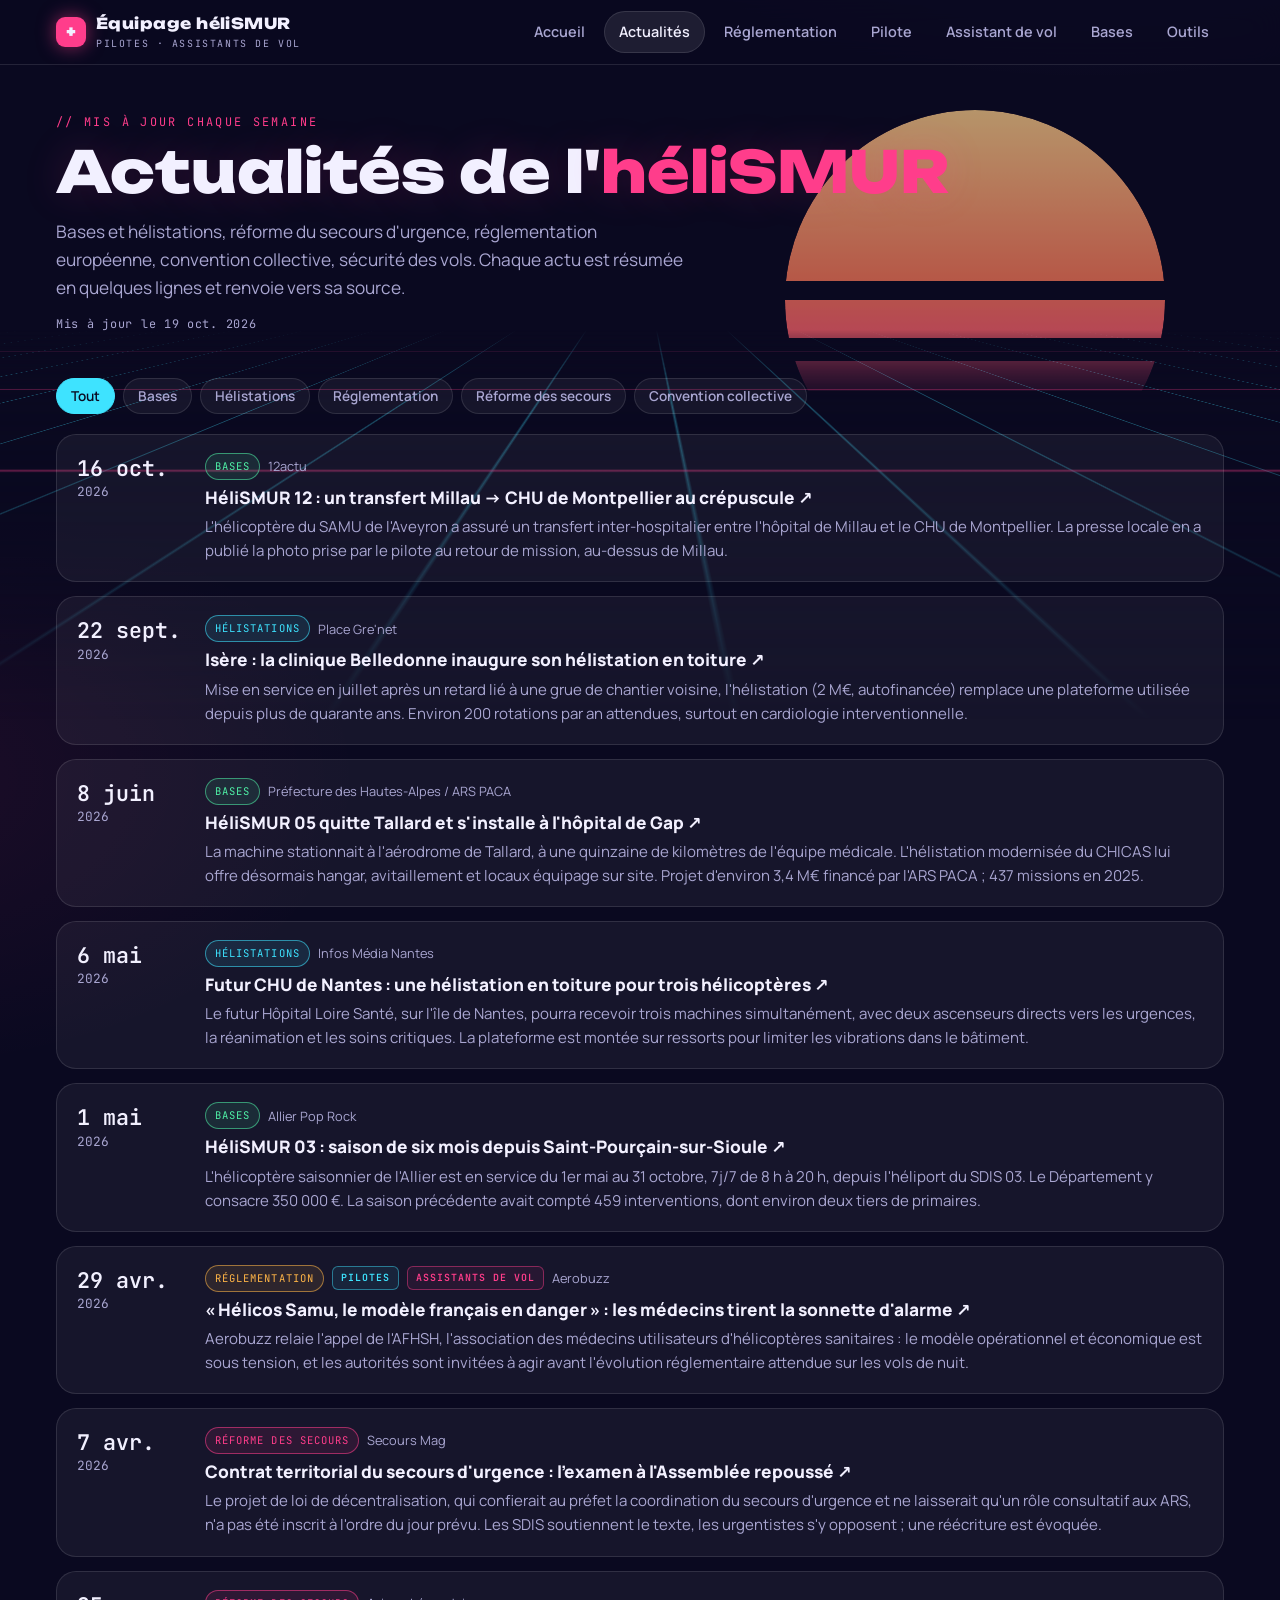
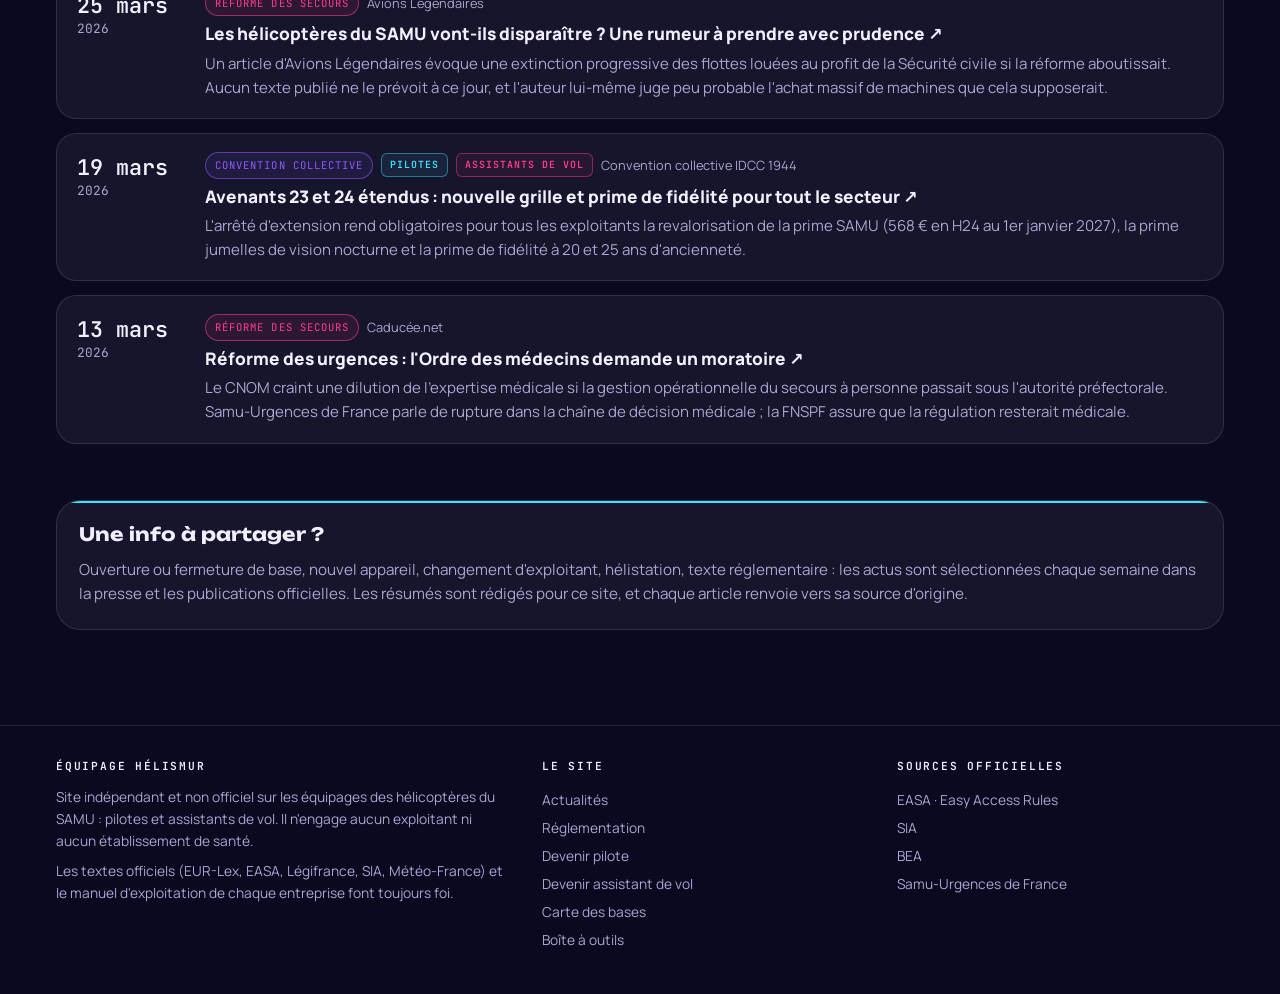
==== commit 4250fc28: "Site des équipages héliSMUR : pilotes et assistants de vol, carte des bases, outil distance-route-te" ====
--- a/actualites/index.html
+++ b/actualites/index.html
@@ -3,7 +3,7 @@
 <head>
 <meta charset="utf-8">
 <meta name="viewport" content="width=device-width,initial-scale=1,viewport-fit=cover">
-<title>Actualités de l'héliSMUR · Assistant de vol SMUH</title>
+<title>Actualités de l'héliSMUR · Équipage héliSMUR</title>
 <meta name="description" content="Les actualités des hélicoptères du SAMU en France : bases, hélistations, réforme des secours, réglementation, convention collective. Mises à jour chaque semaine.">
 <meta name="theme-color" content="#0a0920">
 <link rel="icon" href="data:image/svg+xml,%3Csvg xmlns='http://www.w3.org/2000/svg' viewBox='0 0 32 32'%3E%3Crect width='32' height='32' rx='8' fill='%23ff3d8b'/%3E%3Cpath d='M13 7h6v6h6v6h-6v6h-6v-6H7v-6h6z' fill='%23fff'/%3E%3C/svg%3E">
@@ -15,14 +15,16 @@
 <body>
 <header class="site-head">
   <div class="wrap">
-    <a class="logo" href="../"><i>✚</i><span>Assistant de vol<small>SMUH · héliSMUR</small></span></a>
+    <a class="logo" href="../"><i>✚</i><span>Équipage héliSMUR<small>Pilotes · Assistants de vol</small></span></a>
     <button class="burger" type="button" aria-expanded="false" aria-controls="nav">Menu</button>
     <nav class="nav" id="nav">
       <a href="../">Accueil</a>
       <a href="../actualites/" aria-current="page">Actualités</a>
       <a href="../reglementation/">Réglementation</a>
-      <a href="../metier/">Le métier</a>
-      <a href="../outils/">Boîte à outils</a>
+      <a href="../pilote/">Pilote</a>
+      <a href="../metier/">Assistant de vol</a>
+      <a href="../bases/">Bases</a>
+      <a href="../outils/">Outils</a>
     </nav>
   </div>
 </header>
@@ -52,15 +54,17 @@
 <footer class="site-foot">
   <div class="wrap">
     <div>
-      <b>Assistant de vol SMUH</b>
-      <p>Site indépendant et non officiel, tenu par un assistant de vol héliSMUR. Il n'engage aucun exploitant ni aucun établissement de santé.</p>
-      <p>Les textes officiels (EUR-Lex, EASA, Légifrance, SIA, Météo-France) font toujours foi.</p>
+      <b>Équipage héliSMUR</b>
+      <p>Site indépendant et non officiel sur les équipages des hélicoptères du SAMU : pilotes et assistants de vol. Il n'engage aucun exploitant ni aucun établissement de santé.</p>
+      <p>Les textes officiels (EUR-Lex, EASA, Légifrance, SIA, Météo-France) et le manuel d'exploitation de chaque entreprise font toujours foi.</p>
     </div>
     <div>
       <b>Le site</b>
       <a href="../actualites/">Actualités</a>
       <a href="../reglementation/">Réglementation</a>
-      <a href="../metier/">Le métier</a>
+      <a href="../pilote/">Devenir pilote</a>
+      <a href="../metier/">Devenir assistant de vol</a>
+      <a href="../bases/">Carte des bases</a>
       <a href="../outils/">Boîte à outils</a>
     </div>
     <div>
--- a/assets/style.css
+++ b/assets/style.css
@@ -320,3 +320,21 @@
 @media (max-width:620px){.names div{grid-template-columns:1fr;gap:4px}}
 
 body:not(.home) main,body:not(.home) .site-foot{position:relative;z-index:1}
+
+/* Étiquettes de public */
+.aud{display:inline-block;vertical-align:middle;margin-left:10px;font-family:var(--f-mono);font-size:.62rem;font-weight:600;letter-spacing:.1em;text-transform:uppercase;padding:3px 8px;border-radius:6px;border:1px solid var(--stroke);color:var(--muted)}
+.news-meta .aud{margin-left:0}
+.aud-pilote{color:var(--cyan);border-color:rgba(62,227,255,.45);background:rgba(62,227,255,.08)}
+.aud-tcm{color:var(--pink);border-color:rgba(255,61,139,.45);background:rgba(255,61,139,.08)}
+.fiche[hidden]{display:none}
+
+/* Deux portes d'entrée */
+.doors{display:grid;grid-template-columns:1fr 1fr;gap:18px}
+@media (max-width:760px){.doors{grid-template-columns:1fr}}
+.door{min-height:360px;padding:32px;align-content:start;gap:14px;background:linear-gradient(150deg,color-mix(in srgb,var(--c) 16%,transparent),rgba(255,255,255,.02) 60%)}
+.door h3{font-size:clamp(2rem,4.4vw,3.2rem);line-height:1}
+.door-k{font-family:var(--f-mono);font-size:.72rem;letter-spacing:.2em;text-transform:uppercase;color:var(--c)}
+.door ul{margin:4px 0 0;padding:0;list-style:none;display:grid;gap:6px;color:var(--ink);font-weight:600;font-size:.95rem}
+.door ul li::before{content:"→ ";color:var(--c)}
+.door .more{margin-top:auto;font-size:1rem}
+.door-ico{position:absolute;right:-18px;bottom:-18px;width:180px;height:180px;color:var(--c);opacity:.14;transform:rotate(-8deg)}
